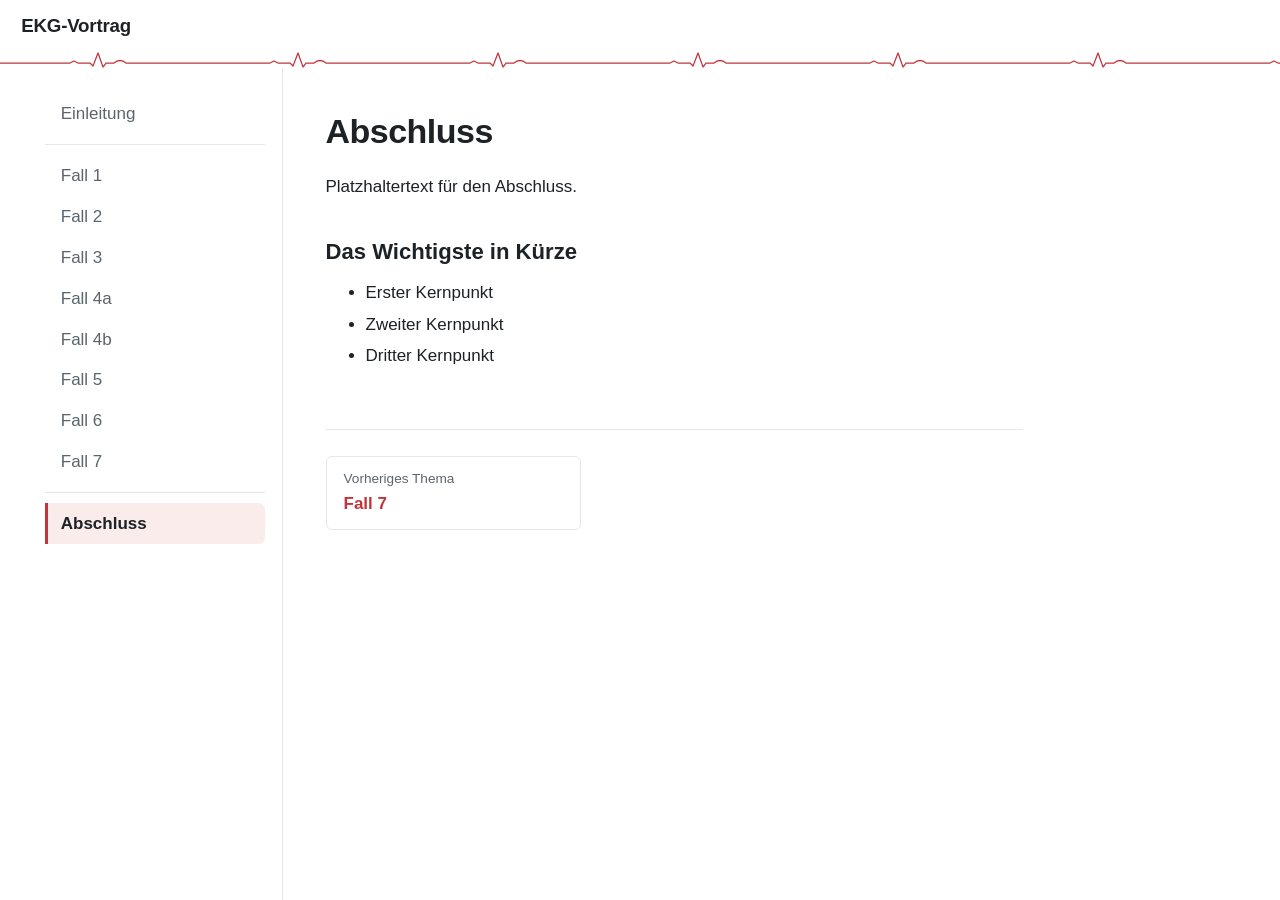
==== abschluss.html @ ad129988 "Claude template" ====
<!DOCTYPE html>
<html lang="de">
<head>
  <meta charset="utf-8">
  <meta name="viewport" content="width=device-width, initial-scale=1">
  <title>Abschluss – EKG-Vortrag</title>
  <link rel="stylesheet" href="css/style.css">
  <script src="js/navigation.js" defer></script>
  <script src="js/vollbild.js" defer></script>
</head>
<body>
  <header class="kopf">
    <button class="menu-knopf" id="menu-knopf" type="button" aria-label="Menü öffnen" aria-expanded="false" aria-controls="seitenleiste">
      <svg width="20" height="20" viewBox="0 0 20 20" aria-hidden="true"><path d="M3 5h14M3 10h14M3 15h14" stroke="currentColor" stroke-width="1.8" stroke-linecap="round"/></svg>
    </button>
    <a class="seitentitel" href="index.html">EKG-Vortrag</a>
  </header>

  <div class="rahmen">
    <nav class="seitenleiste" id="seitenleiste" aria-label="Themen"></nav>

    <main class="inhalt">
      <!-- ===== Ab hier beginnt der Inhalt dieser Seite ===== -->

      <h1>Abschluss</h1>

      <p>Platzhaltertext für den Abschluss.</p>

      <h2>Das Wichtigste in Kürze</h2>

      <ul>
        <li>Erster Kernpunkt</li>
        <li>Zweiter Kernpunkt</li>
        <li>Dritter Kernpunkt</li>
      </ul>

      <!-- ===== Ende des Inhalts ===== -->

      <nav class="blaettern" id="blaettern" aria-label="Vor und zurück"></nav>
    </main>
  </div>
</body>
</html>
---- css/style.css ----
/* ==========================================================
   Farben und Maße – hier zentral anpassen
   ========================================================== */
:root {
  --papier: #ffffff;
  --tinte: #1c2226;
  --grau: #5b656d;
  --linie: #e4e7ea;
  --rot: #c0343a;        /* das Rot vom EKG-Papier */
  --rosa: #fbecec;
  --leiste-breite: 15rem;
  --kopf-hoehe: 4rem;
  font-size: 106.25%;    /* 17 px Grundschrift */
}

*, *::before, *::after { box-sizing: border-box; }

html { -webkit-text-size-adjust: 100%; }

body {
  margin: 0;
  background: var(--papier);
  color: var(--tinte);
  font-family: -apple-system, BlinkMacSystemFont, "Segoe UI", Roboto, "Helvetica Neue", Arial, sans-serif;
  line-height: 1.6;
}

a { color: var(--rot); }

:focus-visible {
  outline: 2px solid var(--rot);
  outline-offset: 2px;
}

/* ==========================================================
   Kopfzeile mit EKG-Linie
   ========================================================== */
.kopf {
  position: sticky;
  top: 0;
  z-index: 20;
  height: var(--kopf-hoehe);
  display: flex;
  align-items: center;
  gap: 0.75rem;
  padding: 0 1.25rem 16px;
  background: var(--papier);
}

.kopf::after {
  content: "";
  position: absolute;
  left: 0;
  right: 0;
  bottom: 0;
  height: 16px;
  background: url("data:image/svg+xml,%3Csvg xmlns='http://www.w3.org/2000/svg' width='200' height='16'%3E%3Cpath d='M0 11H70l4-2 4 2h12l3 3 5-13 5 14 3-4h8q6-5 12 0h74' fill='none' stroke='%23c0343a' stroke-width='1.25' stroke-linejoin='round'/%3E%3C/svg%3E") repeat-x left center / 200px 16px;
}

.seitentitel {
  font-size: 1.1rem;
  font-weight: 650;
  letter-spacing: -0.01em;
  color: var(--tinte);
  text-decoration: none;
}

.menu-knopf {
  display: none;
  width: 2.5rem;
  height: 2.5rem;
  align-items: center;
  justify-content: center;
  padding: 0;
  border: 1px solid var(--linie);
  border-radius: 6px;
  background: var(--papier);
  color: var(--tinte);
  cursor: pointer;
}

/* ==========================================================
   Grundaufbau: Seitenleiste links, Inhalt rechts
   ========================================================== */
.rahmen {
  display: grid;
  grid-template-columns: var(--leiste-breite) minmax(0, 1fr);
  max-width: 72rem;
  margin: 0 auto;
}

.seitenleiste {
  position: sticky;
  top: var(--kopf-hoehe);
  align-self: start;
  height: calc(100vh - var(--kopf-hoehe));
  overflow-y: auto;
  padding: 1.5rem 1rem;
  border-right: 1px solid var(--linie);
  background: var(--papier);
}

.seitenleiste ul {
  list-style: none;
  margin: 0;
  padding: 0;
}

/* Einleitung und Abschluss rahmen die Fälle ein */
.seitenleiste li:first-child {
  padding-bottom: 0.6rem;
  margin-bottom: 0.6rem;
  border-bottom: 1px solid var(--linie);
}

.seitenleiste li:last-child {
  padding-top: 0.6rem;
  margin-top: 0.6rem;
  border-top: 1px solid var(--linie);
}

.seitenleiste a {
  display: block;
  padding: 0.4rem 0.75rem;
  border-left: 3px solid transparent;
  border-radius: 0 6px 6px 0;
  color: var(--grau);
  text-decoration: none;
}

.seitenleiste a:hover {
  color: var(--tinte);
  background: #f4f5f6;
}

.seitenleiste a[aria-current="page"] {
  color: var(--tinte);
  font-weight: 600;
  background: var(--rosa);
  border-left-color: var(--rot);
}

/* ==========================================================
   Inhalt
   ========================================================== */
.inhalt {
  width: 100%;
  max-width: 46rem;
  padding: 2.5rem 2.5rem 4rem;
}

.inhalt h1 {
  font-size: 2rem;
  line-height: 1.2;
  letter-spacing: -0.015em;
  margin: 0 0 1.25rem;
}

.inhalt h2 {
  font-size: 1.3rem;
  line-height: 1.3;
  margin: 2.25rem 0 0.75rem;
}

.inhalt p,
.inhalt ul,
.inhalt ol {
  margin: 0 0 1rem;
}

.inhalt li + li { margin-top: 0.25rem; }

/* EKG-Bilder */
.inhalt figure {
  margin: 1.75rem 0 2rem;
}

.inhalt img {
  display: block;
  max-width: 100%;
  height: auto;
}

img.ekg {
  width: 100%;
  border: 1px solid var(--linie);
  border-radius: 4px;
  cursor: zoom-in;
}

.inhalt figcaption {
  margin-top: 0.5rem;
  font-size: 0.9rem;
  color: var(--grau);
}

/* Vor- und Zurückblättern */
.blaettern {
  display: flex;
  gap: 1rem;
  margin-top: 3.5rem;
  padding-top: 1.5rem;
  border-top: 1px solid var(--linie);
}

.blaettern a {
  flex: 0 1 15rem;
  min-width: 0;
  padding: 0.7rem 1rem;
  border: 1px solid var(--linie);
  border-radius: 6px;
  color: var(--tinte);
  text-decoration: none;
}

.blaettern a:hover { border-color: var(--rot); }

.blaettern .weiter {
  margin-left: auto;
  text-align: right;
}

.blaettern .hinweis {
  display: block;
  font-size: 0.8rem;
  color: var(--grau);
}

.blaettern .titel {
  font-weight: 600;
  color: var(--rot);
}

/* ==========================================================
   Handy und schmale Tablets
   ========================================================== */
.schleier { display: none; }

@media (max-width: 800px) {
  .menu-knopf { display: inline-flex; }

  .rahmen { display: block; }

  .seitenleiste {
    position: fixed;
    top: var(--kopf-hoehe);
    left: 0;
    bottom: 0;
    z-index: 15;
    width: min(80vw, 18rem);
    height: auto;
    align-self: stretch;   /* sonst endet die Leiste nach dem letzten Eintrag */
    transform: translateX(-100%);
    transition: transform 0.2s ease;
  }

  body.menue-offen .seitenleiste { transform: none; }

  .schleier {
    display: block;
    position: fixed;
    inset: var(--kopf-hoehe) 0 0 0;
    z-index: 14;
    background: rgba(28, 34, 38, 0.35);
    opacity: 0;
    pointer-events: none;
    transition: opacity 0.2s ease;
  }

  body.menue-offen .schleier {
    opacity: 1;
    pointer-events: auto;
  }

  .inhalt { padding: 1.75rem 1.25rem 3rem; }

  .inhalt h1 { font-size: 1.65rem; }
}

/* ==========================================================
   Vollbildansicht für EKG-Bilder
   ========================================================== */
html.lightbox-aktiv { overflow: hidden; }

.lightbox {
  position: fixed;
  inset: 0;
  z-index: 100;
  display: none;
  background: rgba(22, 25, 28, 0.94);
}

.lightbox.offen {
  display: block;
  animation: einblenden 0.15s ease-out;
}

@keyframes einblenden {
  from { opacity: 0; }
  to { opacity: 1; }
}

.lightbox-buehne {
  position: absolute;
  inset: 0;
  overflow: hidden;
  touch-action: none;
  cursor: zoom-in;
}

.lightbox-buehne.gezoomt { cursor: grab; }
.lightbox-buehne.gezoomt.zieht { cursor: grabbing; }

.lightbox-buehne img {
  position: absolute;
  left: 0;
  top: 0;
  max-width: none;
  background: #fff;
  user-select: none;
  -webkit-user-select: none;
  -webkit-user-drag: none;
}

.lightbox-leiste {
  position: absolute;
  top: 0.75rem;
  right: 0.75rem;
  z-index: 2;
  display: flex;
  gap: 0.5rem;
}

.lightbox-leiste button {
  width: 2.75rem;
  height: 2.75rem;
  padding: 0;
  border: 1px solid rgba(255, 255, 255, 0.3);
  border-radius: 6px;
  background: rgba(22, 25, 28, 0.8);
  color: #fff;
  font: inherit;
  font-size: 1.3rem;
  line-height: 1;
  cursor: pointer;
}

.lightbox-leiste button:hover { background: rgba(60, 66, 72, 0.9); }

.lightbox-hinweis {
  position: absolute;
  left: 1rem;
  right: 1rem;
  bottom: 0.75rem;
  margin: 0;
  text-align: center;
  font-size: 0.85rem;
  color: rgba(255, 255, 255, 0.7);
  pointer-events: none;
  transition: opacity 0.2s ease;
}

/* Hinweis ausblenden, sobald gezoomt wird */
.lightbox-buehne.gezoomt ~ .lightbox-hinweis { opacity: 0; }

@media (prefers-reduced-motion: reduce) {
  .seitenleiste,
  .schleier { transition: none; }
  .lightbox.offen { animation: none; }
  .lightbox-hinweis { transition: none; }
}
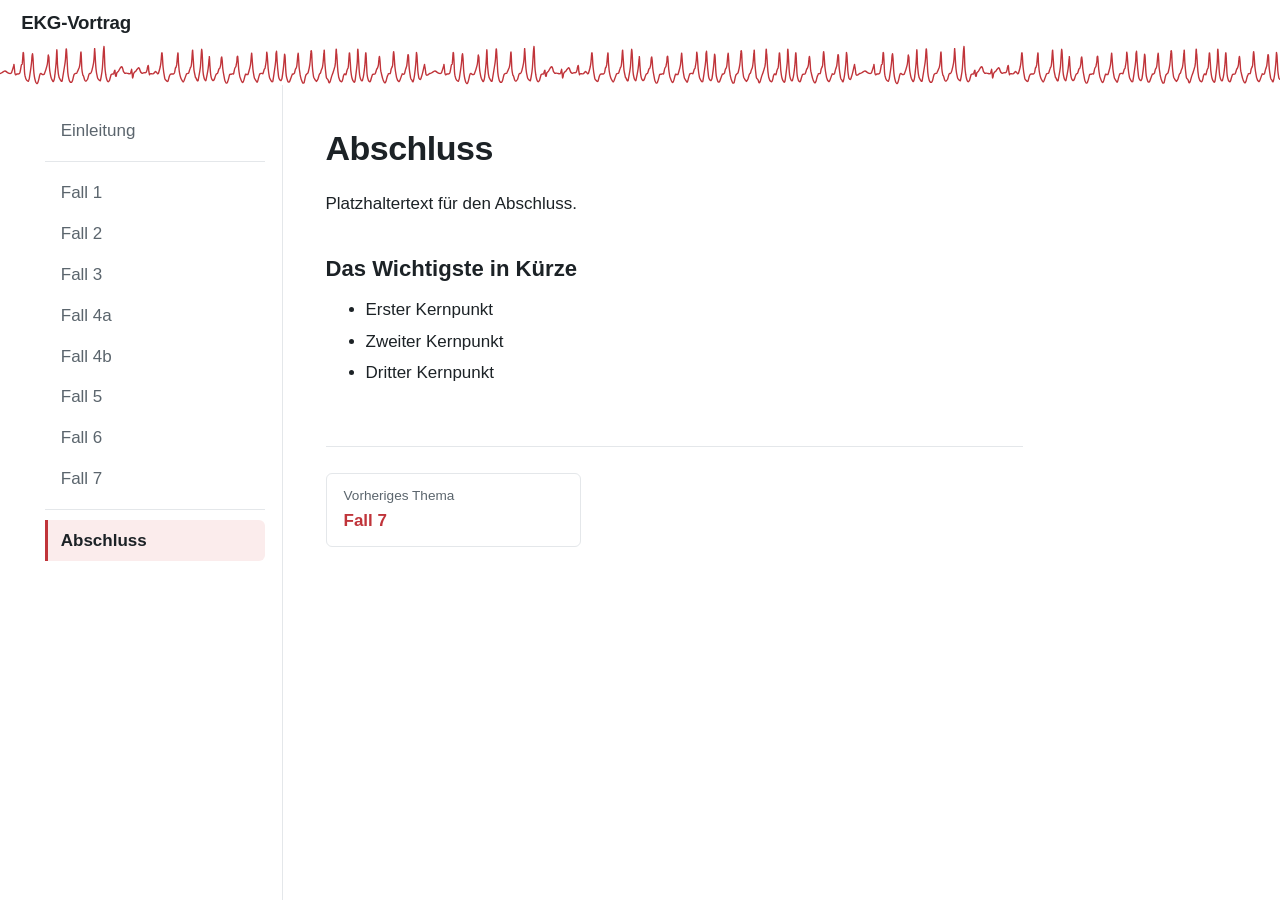
==== commit 76104b1f: "feature: Sprechblase 3" ====
--- a/abschluss.html
+++ b/abschluss.html
@@ -7,6 +7,7 @@
   <link rel="stylesheet" href="css/style.css">
   <script src="js/navigation.js" defer></script>
   <script src="js/vollbild.js" defer></script>
+  <script src="js/erklaerungen.js" defer></script>
 </head>
 <body>
   <header class="kopf">
--- a/css/style.css
+++ b/css/style.css
@@ -9,7 +9,7 @@
   --rot: #c0343a;        /* das Rot vom EKG-Papier */
   --rosa: #fbecec;
   --leiste-breite: 15rem;
-  --kopf-hoehe: 4rem;
+  --kopf-hoehe: 5rem;
   font-size: 106.25%;    /* 17 px Grundschrift */
 }
 
@@ -43,7 +43,7 @@
   display: flex;
   align-items: center;
   gap: 0.75rem;
-  padding: 0 1.25rem 16px;
+  padding: 0 1.25rem 40px;
   background: var(--papier);
 }
 
@@ -53,8 +53,9 @@
   left: 0;
   right: 0;
   bottom: 0;
-  height: 16px;
-  background: url("data:image/svg+xml,%3Csvg xmlns='http://www.w3.org/2000/svg' width='200' height='16'%3E%3Cpath d='M0 11H70l4-2 4 2h12l3 3 5-13 5 14 3-4h8q6-5 12 0h74' fill='none' stroke='%23c0343a' stroke-width='1.25' stroke-linejoin='round'/%3E%3C/svg%3E") repeat-x left center / 200px 16px;
+  height: 40px;
+  /* Vorhofflimmern bei WPW, Ableitung I, nachgezeichnet in Originalproportionen */
+  background: url("../bilder/kopf-ekg.svg") repeat-x left center / 430px 40px;
 }
 
 .seitentitel {
@@ -369,3 +370,81 @@
   .lightbox.offen { animation: none; }
   .lightbox-hinweis { transition: none; }
 }
+
+/* ==========================================================
+   Sprechblasen für Begriffe (js/erklaerungen.js)
+   ========================================================== */
+.begriff {
+  cursor: help;
+  border-radius: 3px;
+  text-decoration: underline dotted var(--rot);
+  text-decoration-thickness: 1.5px;
+  text-underline-offset: 3px;
+}
+
+.begriff:hover,
+.begriff[aria-expanded="true"] { background: var(--rosa); }
+
+.begriff .info,
+.notiz .info { display: none; }
+
+/* Sprechblasen-Symbol */
+.notiz {
+  display: inline-block;
+  width: 1.15em;
+  height: 1.05em;
+  margin-left: 0.1em;
+  vertical-align: -0.12em;
+  color: #9aa5ae;
+  cursor: pointer;
+  border-radius: 3px;
+}
+
+.notiz-symbol {
+  display: block;
+  width: 100%;
+  height: 100%;
+  fill: none;
+  stroke: currentColor;
+  stroke-width: 2;
+  stroke-linejoin: round;
+}
+
+.notiz:hover,
+.notiz[aria-expanded="true"] { color: var(--rot); }
+
+.sprechblase {
+  position: absolute;
+  z-index: 30;
+  max-width: min(21rem, calc(100vw - 16px));
+  padding: 0.7rem 0.9rem;
+  background: #fff;
+  border: 1px solid var(--linie);
+  border-radius: 8px;
+  box-shadow: 0 6px 24px rgba(28, 34, 38, 0.12), 0 1px 3px rgba(28, 34, 38, 0.08);
+  font-size: 0.9rem;
+  line-height: 1.5;
+  color: var(--tinte);
+}
+
+.sprechblase[hidden] { display: none; }
+
+.sprechblase-pfeil {
+  position: absolute;
+  top: -6px;
+  width: 10px;
+  height: 10px;
+  margin-left: -5px;
+  background: #fff;
+  border-left: 1px solid var(--linie);
+  border-top: 1px solid var(--linie);
+  transform: rotate(45deg);
+}
+
+.sprechblase.oben .sprechblase-pfeil {
+  top: auto;
+  bottom: -6px;
+  border: 0;
+  border-right: 1px solid var(--linie);
+  border-bottom: 1px solid var(--linie);
+}
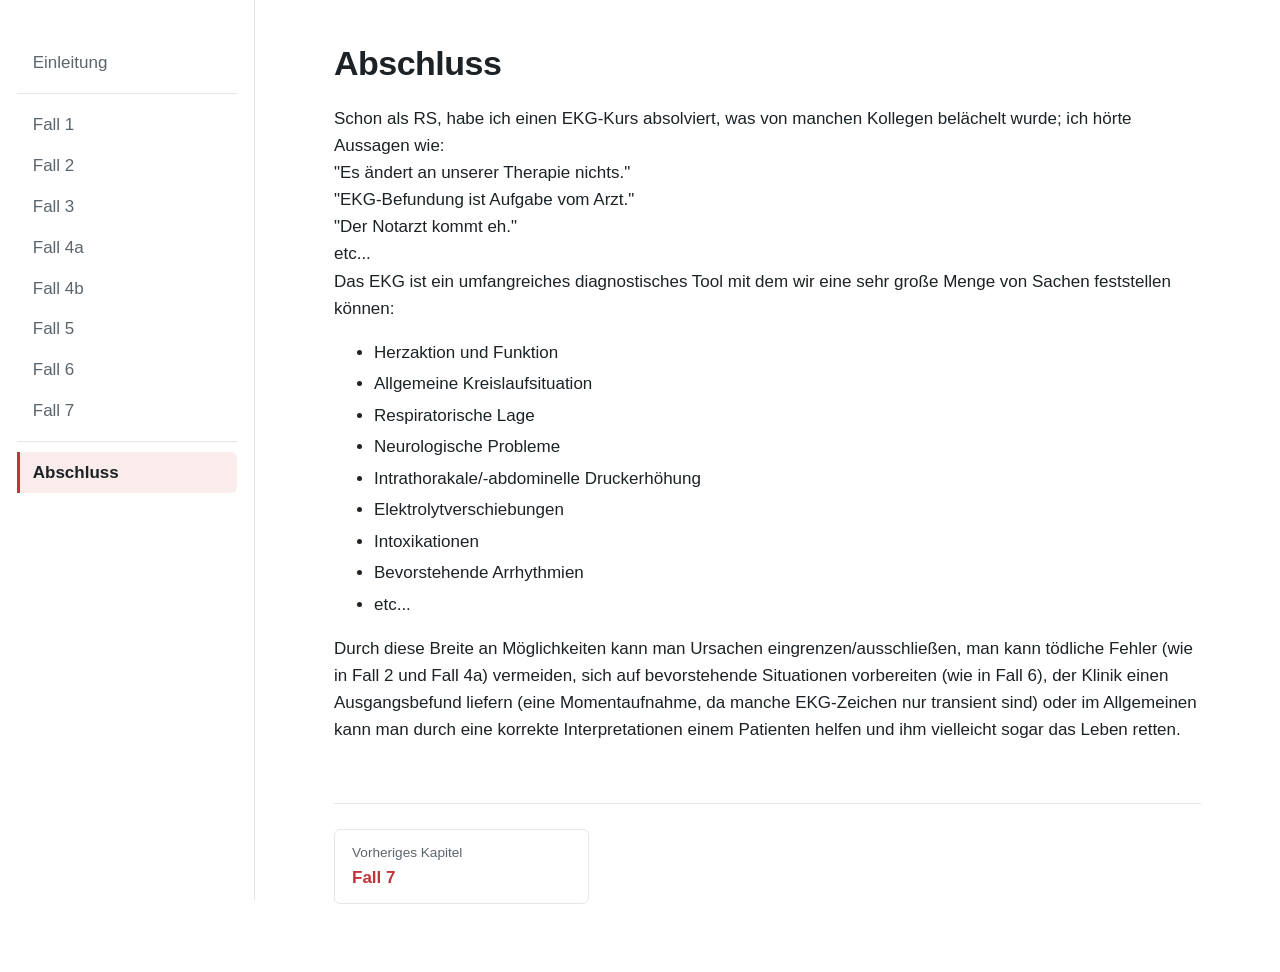
==== commit b8d6f2ea: "refactor Abschluss" ====
--- a/abschluss.html
+++ b/abschluss.html
@@ -21,21 +21,34 @@
     <nav class="seitenleiste" id="seitenleiste" aria-label="Themen"></nav>
 
     <main class="inhalt">
-      <!-- ===== Ab hier beginnt der Inhalt dieser Seite ===== -->
+      <!-- ===== Anfang Inhalt ===== -->
 
       <h1>Abschluss</h1>
 
-      <p>Platzhaltertext für den Abschluss.</p>
+      <p>Schon als RS, habe ich einen EKG-Kurs absolviert, was von manchen Kollegen belächelt wurde; ich hörte Aussagen wie:<br>
+         "Es ändert an unserer Therapie nichts."<br>
+         "EKG-Befundung ist Aufgabe vom Arzt."<br>
+         "Der Notarzt kommt eh."<br>
+         etc...<br>
+         Das EKG ist ein umfangreiches diagnostisches Tool mit dem wir eine sehr große Menge von Sachen feststellen können:<br>
+         <ul>
+            <li>Herzaktion und Funktion</li>
+            <li>Allgemeine Kreislaufsituation</li>
+            <li>Respiratorische Lage</li>
+            <li>Neurologische Probleme</li>
+            <li>Intrathorakale/-abdominelle Druckerhöhung</li>
+            <li>Elektrolytverschiebungen</li>
+            <li>Intoxikationen</li>
+            <li>Bevorstehende Arrhythmien</li>
+            <li>etc...</li>
+          </ul>
+         Durch diese Breite an Möglichkeiten kann man Ursachen eingrenzen/ausschließen, man kann tödliche Fehler
+         (wie in Fall 2 und Fall 4a) vermeiden, sich auf bevorstehende Situationen vorbereiten (wie in Fall 6), der Klinik einen
+         Ausgangsbefund liefern (eine Momentaufnahme, da manche EKG-Zeichen nur transient sind) oder im Allgemeinen kann man
+         durch eine korrekte Interpretationen einem Patienten helfen und ihm vielleicht sogar das Leben retten.
+        </p>
 
-      <h2>Das Wichtigste in Kürze</h2>
-
-      <ul>
-        <li>Erster Kernpunkt</li>
-        <li>Zweiter Kernpunkt</li>
-        <li>Dritter Kernpunkt</li>
-      </ul>
-
-      <!-- ===== Ende des Inhalts ===== -->
+      <!-- ===== Ende Inhalt ===== -->
 
       <nav class="blaettern" id="blaettern" aria-label="Vor und zurück"></nav>
     </main>
--- a/css/style.css
+++ b/css/style.css
@@ -86,7 +86,7 @@
 .rahmen {
   display: grid;
   grid-template-columns: var(--leiste-breite) minmax(0, 1fr);
-  max-width: 72rem;
+  max-width: 82rem;
   margin: 0 auto;
 }
 
@@ -146,7 +146,8 @@
    ========================================================== */
 .inhalt {
   width: 100%;
-  max-width: 46rem;
+  max-width: 56rem;          /* Breite der Textfläche – größer = mehr Wörter pro Zeile */
+  justify-self: center;      /* mittig in der rechten Spalte */
   padding: 2.5rem 2.5rem 4rem;
 }
 
@@ -236,6 +237,8 @@
    Handy und schmale Tablets
    ========================================================== */
 .schleier { display: none; }
+
+.leiste-titel { display: none; }
 
 @media (max-width: 800px) {
   .menu-knopf { display: inline-flex; }
@@ -448,3 +451,52 @@
   border-right: 1px solid var(--linie);
   border-bottom: 1px solid var(--linie);
 }
+
+/* ==========================================================
+   Variante OHNE Kopfzeile
+   Um die Kopfzeile mit Titel und EKG-Streifen zurückzuholen,
+   einfach diesen ganzen Block bis zum Dateiende löschen.
+   ========================================================== */
+:root { --kopf-hoehe: 0px; }
+
+.kopf { display: none; }
+
+.seitenleiste a.leiste-titel {
+  display: none;
+  margin: 0 0 1.25rem;
+  padding: 0 0.75rem;
+  border: 0;
+  font-size: 1.1rem;
+  font-weight: 650;
+  letter-spacing: -0.01em;
+  color: var(--tinte);
+  background: none;
+}
+
+.seitenleiste { padding-top: 2.5rem; }
+
+@media (max-width: 800px) {
+  /* Auf dem Handy bleibt nur der Menüknopf, schwebend oben links */
+  .kopf {
+    display: block;
+    position: fixed;
+    top: 0.75rem;
+    left: 0.75rem;
+    height: auto;
+    padding: 0;
+    background: none;
+    z-index: 20;
+  }
+
+  .kopf::after,
+  .kopf .seitentitel { display: none; }
+
+  .menu-knopf {
+    background: rgba(255, 255, 255, 0.92);
+    box-shadow: 0 2px 8px rgba(28, 34, 38, 0.12);
+  }
+
+  .seitenleiste { padding-top: 4.25rem; }
+
+  .inhalt { padding-top: 4.5rem; }
+}
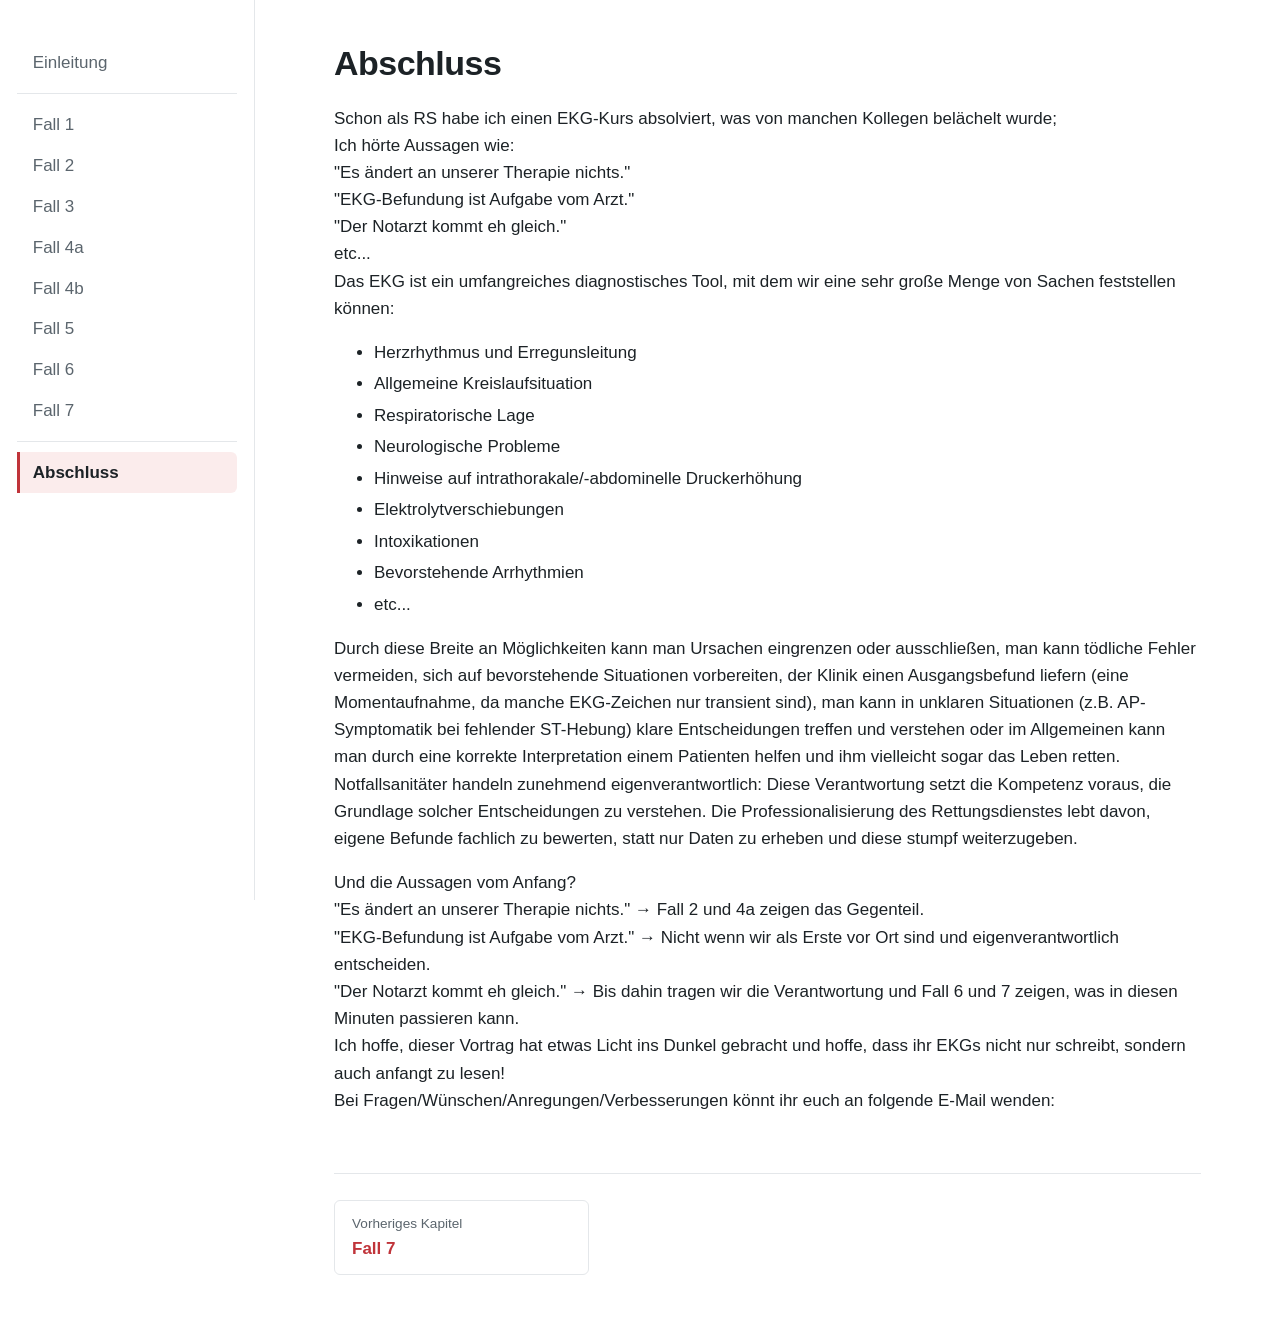
==== commit ca71f9a9: "refactor Abschluss" ====
--- a/abschluss.html
+++ b/abschluss.html
@@ -25,28 +25,42 @@
 
       <h1>Abschluss</h1>
 
-      <p>Schon als RS, habe ich einen EKG-Kurs absolviert, was von manchen Kollegen belächelt wurde; ich hörte Aussagen wie:<br>
+      <p>Schon als RS habe ich einen EKG-Kurs absolviert, was von manchen Kollegen belächelt wurde;<br>
+         Ich hörte Aussagen wie:<br>
          "Es ändert an unserer Therapie nichts."<br>
          "EKG-Befundung ist Aufgabe vom Arzt."<br>
-         "Der Notarzt kommt eh."<br>
+         "Der Notarzt kommt eh gleich."<br>
          etc...<br>
-         Das EKG ist ein umfangreiches diagnostisches Tool mit dem wir eine sehr große Menge von Sachen feststellen können:<br>
+         Das EKG ist ein umfangreiches diagnostisches Tool, mit dem wir eine sehr große Menge von Sachen feststellen können:<br>
          <ul>
-            <li>Herzaktion und Funktion</li>
+            <li>Herzrhythmus und Erregunsleitung</li>
             <li>Allgemeine Kreislaufsituation</li>
             <li>Respiratorische Lage</li>
             <li>Neurologische Probleme</li>
-            <li>Intrathorakale/-abdominelle Druckerhöhung</li>
+            <li>Hinweise auf intrathorakale/-abdominelle Druckerhöhung</li>
             <li>Elektrolytverschiebungen</li>
             <li>Intoxikationen</li>
             <li>Bevorstehende Arrhythmien</li>
             <li>etc...</li>
           </ul>
-         Durch diese Breite an Möglichkeiten kann man Ursachen eingrenzen/ausschließen, man kann tödliche Fehler
-         (wie in Fall 2 und Fall 4a) vermeiden, sich auf bevorstehende Situationen vorbereiten (wie in Fall 6), der Klinik einen
-         Ausgangsbefund liefern (eine Momentaufnahme, da manche EKG-Zeichen nur transient sind) oder im Allgemeinen kann man
-         durch eine korrekte Interpretationen einem Patienten helfen und ihm vielleicht sogar das Leben retten.
-        </p>
+         Durch diese Breite an Möglichkeiten kann man Ursachen eingrenzen oder ausschließen, man kann tödliche Fehler
+         vermeiden, sich auf bevorstehende Situationen vorbereiten, der Klinik einen
+         Ausgangsbefund liefern (eine Momentaufnahme, da manche EKG-Zeichen nur transient sind), man kann in unklaren Situationen
+         (z.B. AP-Symptomatik bei fehlender ST-Hebung) klare Entscheidungen treffen und verstehen oder im Allgemeinen kann man
+         durch eine korrekte Interpretation einem Patienten helfen und ihm vielleicht sogar das Leben retten.<br>
+         Notfallsanitäter handeln zunehmend eigenverantwortlich: Diese Verantwortung setzt die Kompetenz voraus, die Grundlage
+         solcher Entscheidungen zu verstehen. Die Professionalisierung des Rettungsdienstes lebt davon, eigene Befunde fachlich 
+         zu bewerten, statt nur Daten zu erheben und diese stumpf weiterzugeben.</p>
+
+         <p>Und die Aussagen vom Anfang?<br>
+         "Es ändert an unserer Therapie nichts." &rarr; Fall 2 und 4a zeigen das Gegenteil.<br>
+         "EKG-Befundung ist Aufgabe vom Arzt." &rarr; Nicht wenn wir als Erste vor Ort sind und eigenverantwortlich
+         entscheiden.<br>
+         "Der Notarzt kommt eh gleich." &rarr; Bis dahin tragen wir die Verantwortung und Fall 6 und 7 zeigen, was in diesen
+         Minuten passieren kann.<br>
+         Ich hoffe, dieser Vortrag hat etwas Licht ins Dunkel gebracht und hoffe, dass ihr EKGs nicht nur schreibt, sondern auch
+         anfangt zu lesen!<br>
+         Bei Fragen/Wünschen/Anregungen/Verbesserungen könnt ihr euch an folgende E-Mail wenden:</p>
 
       <!-- ===== Ende Inhalt ===== -->
 
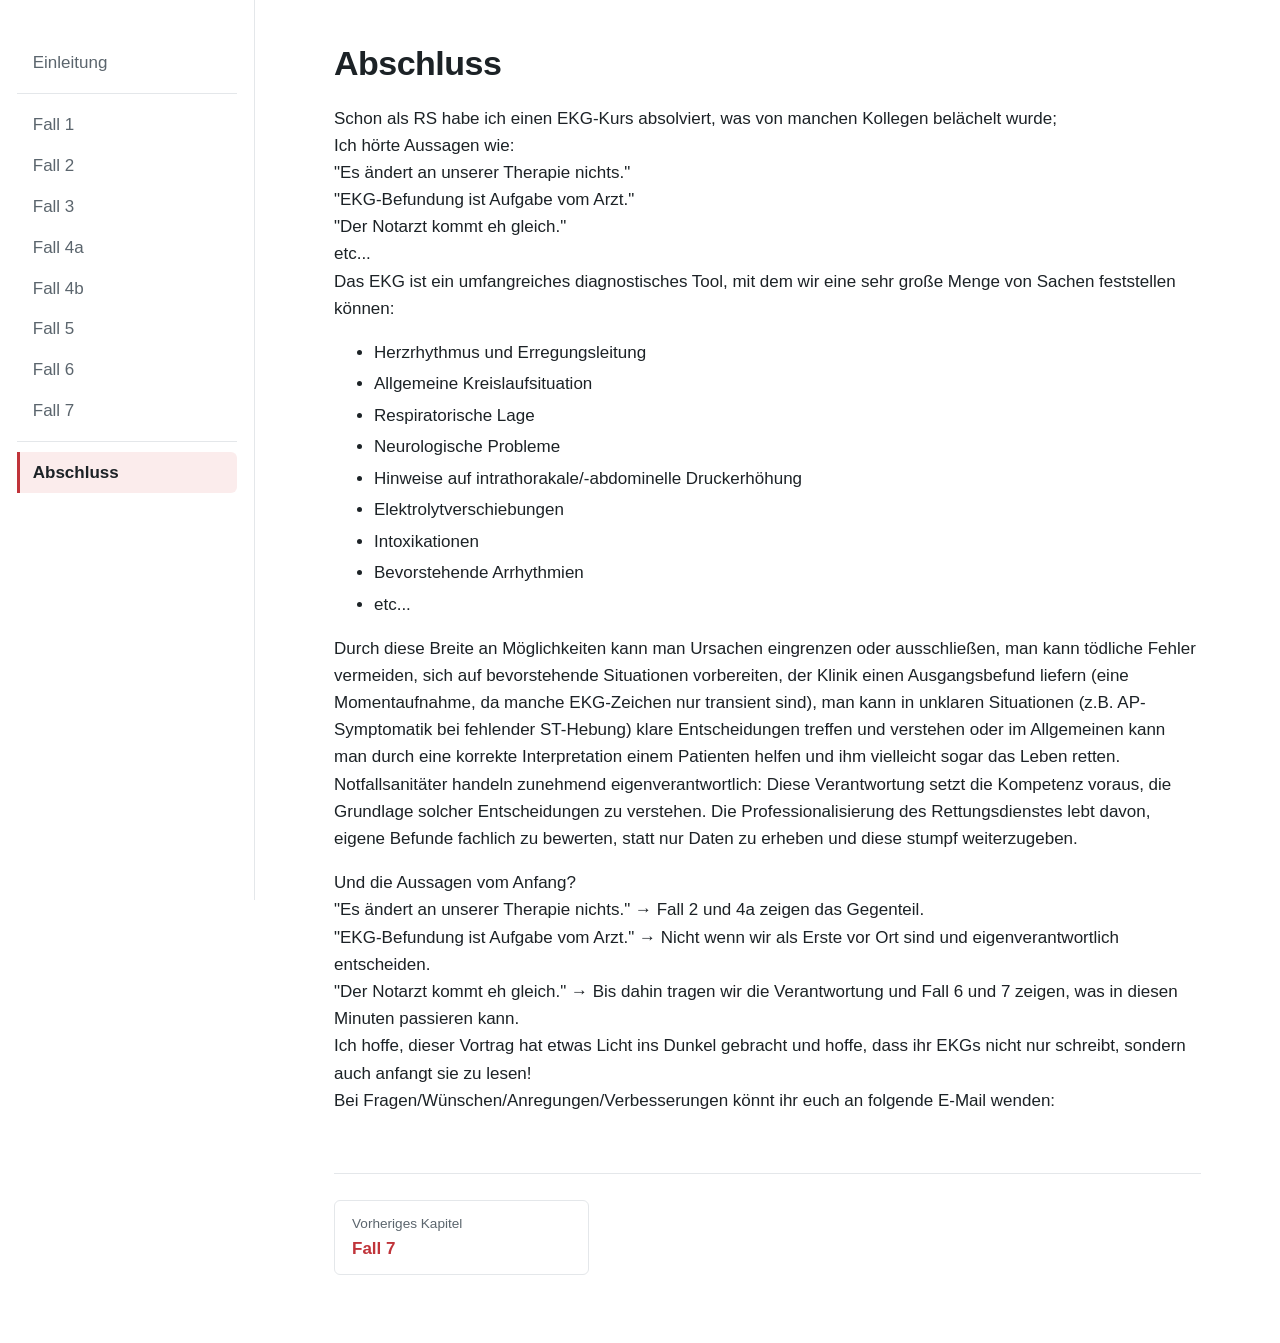
==== commit ac12a577: "refactor Index, Fall 1, Fall 2" ====
--- a/abschluss.html
+++ b/abschluss.html
@@ -33,7 +33,7 @@
          etc...<br>
          Das EKG ist ein umfangreiches diagnostisches Tool, mit dem wir eine sehr große Menge von Sachen feststellen können:<br>
          <ul>
-            <li>Herzrhythmus und Erregunsleitung</li>
+            <li>Herzrhythmus und Erregungsleitung</li>
             <li>Allgemeine Kreislaufsituation</li>
             <li>Respiratorische Lage</li>
             <li>Neurologische Probleme</li>
@@ -59,7 +59,7 @@
          "Der Notarzt kommt eh gleich." &rarr; Bis dahin tragen wir die Verantwortung und Fall 6 und 7 zeigen, was in diesen
          Minuten passieren kann.<br>
          Ich hoffe, dieser Vortrag hat etwas Licht ins Dunkel gebracht und hoffe, dass ihr EKGs nicht nur schreibt, sondern auch
-         anfangt zu lesen!<br>
+         anfangt sie zu lesen!<br>
          Bei Fragen/Wünschen/Anregungen/Verbesserungen könnt ihr euch an folgende E-Mail wenden:</p>
 
       <!-- ===== Ende Inhalt ===== -->
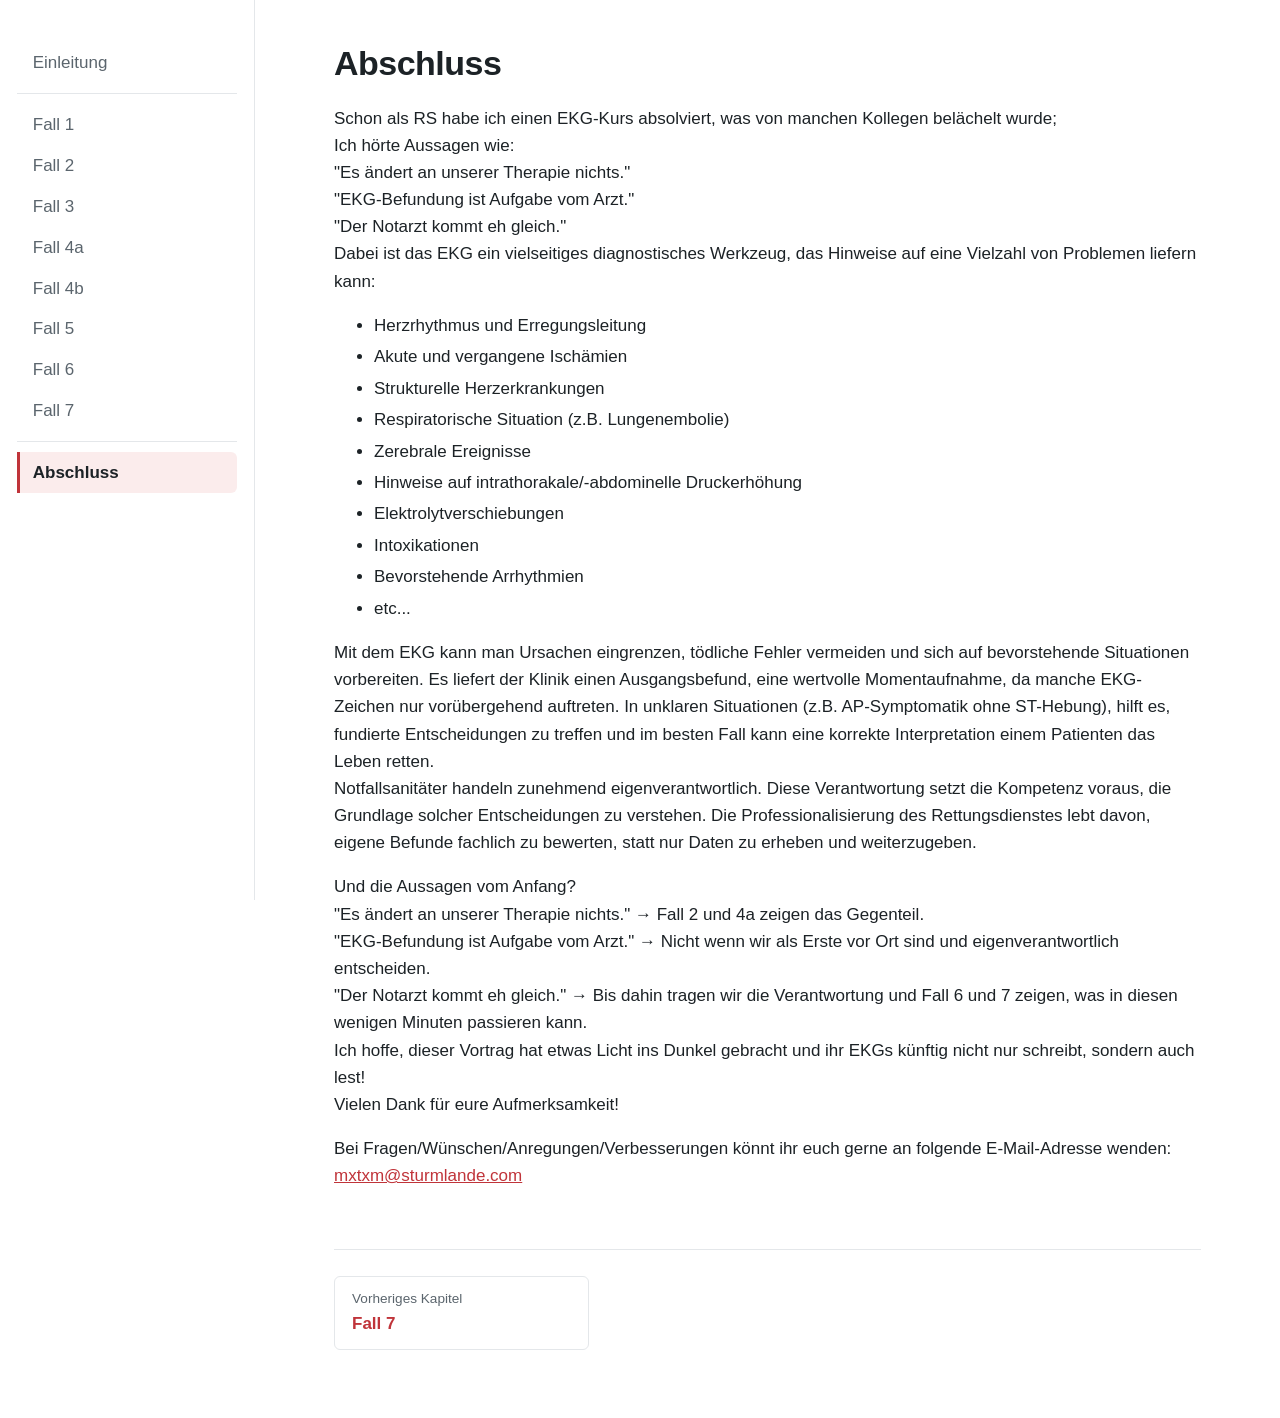
==== commit 37cd8eb2: "refactor Fall 7, Abschluss" ====
--- a/abschluss.html
+++ b/abschluss.html
@@ -30,37 +30,33 @@
          "Es ändert an unserer Therapie nichts."<br>
          "EKG-Befundung ist Aufgabe vom Arzt."<br>
          "Der Notarzt kommt eh gleich."<br>
-         etc...<br>
-         Das EKG ist ein umfangreiches diagnostisches Tool, mit dem wir eine sehr große Menge von Sachen feststellen können:<br>
+         Dabei ist das EKG ein vielseitiges diagnostisches Werkzeug, das Hinweise auf eine Vielzahl von Problemen liefern kann:</p>
          <ul>
             <li>Herzrhythmus und Erregungsleitung</li>
-            <li>Allgemeine Kreislaufsituation</li>
-            <li>Respiratorische Lage</li>
-            <li>Neurologische Probleme</li>
+            <li>Akute und vergangene Ischämien</li>
+            <li>Strukturelle Herzerkrankungen</li>
+            <li>Respiratorische Situation (z.B. Lungenembolie)</li>
+            <li>Zerebrale Ereignisse</li>
             <li>Hinweise auf intrathorakale/-abdominelle Druckerhöhung</li>
             <li>Elektrolytverschiebungen</li>
             <li>Intoxikationen</li>
             <li>Bevorstehende Arrhythmien</li>
             <li>etc...</li>
           </ul>
-         Durch diese Breite an Möglichkeiten kann man Ursachen eingrenzen oder ausschließen, man kann tödliche Fehler
-         vermeiden, sich auf bevorstehende Situationen vorbereiten, der Klinik einen
-         Ausgangsbefund liefern (eine Momentaufnahme, da manche EKG-Zeichen nur transient sind), man kann in unklaren Situationen
-         (z.B. AP-Symptomatik bei fehlender ST-Hebung) klare Entscheidungen treffen und verstehen oder im Allgemeinen kann man
-         durch eine korrekte Interpretation einem Patienten helfen und ihm vielleicht sogar das Leben retten.<br>
-         Notfallsanitäter handeln zunehmend eigenverantwortlich: Diese Verantwortung setzt die Kompetenz voraus, die Grundlage
-         solcher Entscheidungen zu verstehen. Die Professionalisierung des Rettungsdienstes lebt davon, eigene Befunde fachlich 
-         zu bewerten, statt nur Daten zu erheben und diese stumpf weiterzugeben.</p>
+         <p>Mit dem EKG kann man Ursachen eingrenzen, tödliche Fehler vermeiden und sich auf bevorstehende Situationen vorbereiten. Es liefert der Klinik einen Ausgangsbefund, eine wertvolle
+            Momentaufnahme, da manche EKG-Zeichen nur vorübergehend auftreten. In unklaren Situationen (z.B. AP-Symptomatik ohne ST-Hebung), hilft es, fundierte Entscheidungen zu treffen und im besten
+            Fall kann eine korrekte Interpretation einem Patienten das Leben retten.<br>
+            Notfallsanitäter handeln zunehmend eigenverantwortlich. Diese Verantwortung setzt die Kompetenz voraus, die Grundlage solcher Entscheidungen zu verstehen. Die Professionalisierung des 
+            Rettungsdienstes lebt davon, eigene Befunde fachlich zu bewerten, statt nur Daten zu erheben und weiterzugeben.</p>
 
          <p>Und die Aussagen vom Anfang?<br>
          "Es ändert an unserer Therapie nichts." &rarr; Fall 2 und 4a zeigen das Gegenteil.<br>
-         "EKG-Befundung ist Aufgabe vom Arzt." &rarr; Nicht wenn wir als Erste vor Ort sind und eigenverantwortlich
-         entscheiden.<br>
-         "Der Notarzt kommt eh gleich." &rarr; Bis dahin tragen wir die Verantwortung und Fall 6 und 7 zeigen, was in diesen
-         Minuten passieren kann.<br>
-         Ich hoffe, dieser Vortrag hat etwas Licht ins Dunkel gebracht und hoffe, dass ihr EKGs nicht nur schreibt, sondern auch
-         anfangt sie zu lesen!<br>
-         Bei Fragen/Wünschen/Anregungen/Verbesserungen könnt ihr euch an folgende E-Mail wenden:</p>
+         "EKG-Befundung ist Aufgabe vom Arzt." &rarr; Nicht wenn wir als Erste vor Ort sind und eigenverantwortlich entscheiden.<br>
+         "Der Notarzt kommt eh gleich." &rarr; Bis dahin tragen wir die Verantwortung und Fall 6 und 7 zeigen, was in diesen wenigen Minuten passieren kann.<br>
+         Ich hoffe, dieser Vortrag hat etwas Licht ins Dunkel gebracht und ihr EKGs künftig nicht nur schreibt, sondern auch lest!<br>
+         Vielen Dank für eure Aufmerksamkeit!<br></p> 
+         
+        <p>Bei Fragen/Wünschen/Anregungen/Verbesserungen könnt ihr euch gerne an folgende E-Mail-Adresse wenden: <a href="mailto:mxtxm@sturmlande.com">mxtxm@sturmlande.com</a></p>
 
       <!-- ===== Ende Inhalt ===== -->
 
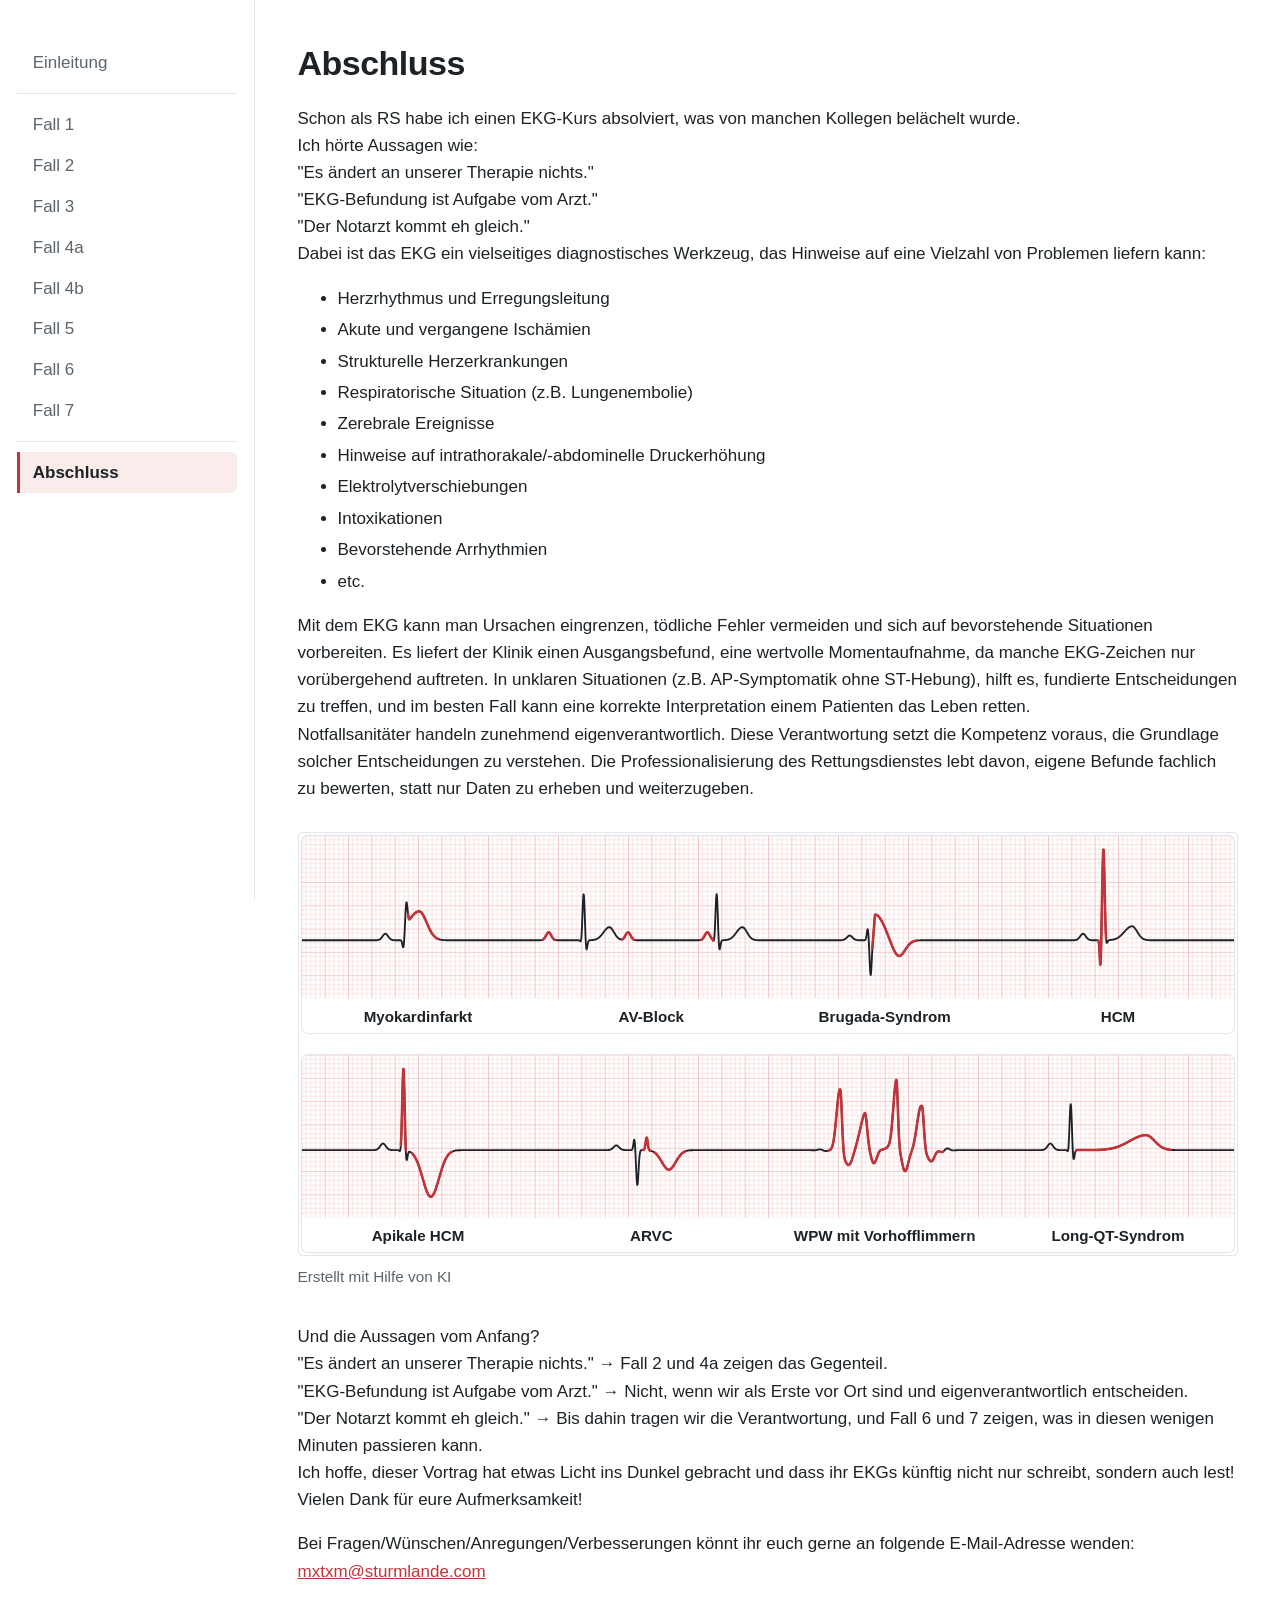
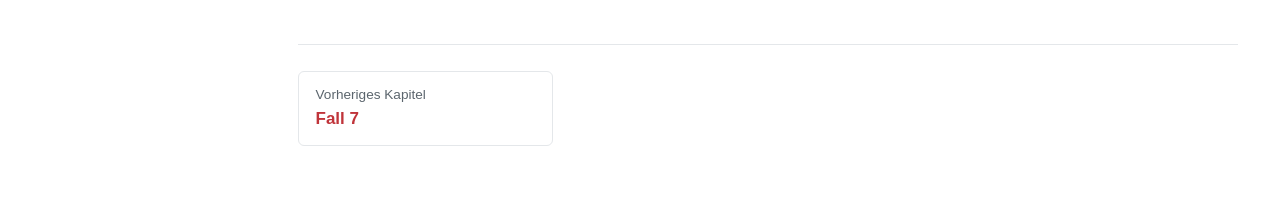
==== commit 00cb530b: "refactor Abschluss" ====
--- a/abschluss.html
+++ b/abschluss.html
@@ -25,7 +25,7 @@
 
       <h1>Abschluss</h1>
 
-      <p>Schon als RS habe ich einen EKG-Kurs absolviert, was von manchen Kollegen belächelt wurde;<br>
+      <p>Schon als RS habe ich einen EKG-Kurs absolviert, was von manchen Kollegen belächelt wurde.<br>
          Ich hörte Aussagen wie:<br>
          "Es ändert an unserer Therapie nichts."<br>
          "EKG-Befundung ist Aufgabe vom Arzt."<br>
@@ -41,19 +41,24 @@
             <li>Elektrolytverschiebungen</li>
             <li>Intoxikationen</li>
             <li>Bevorstehende Arrhythmien</li>
-            <li>etc...</li>
+            <li>etc.</li>
           </ul>
          <p>Mit dem EKG kann man Ursachen eingrenzen, tödliche Fehler vermeiden und sich auf bevorstehende Situationen vorbereiten. Es liefert der Klinik einen Ausgangsbefund, eine wertvolle
-            Momentaufnahme, da manche EKG-Zeichen nur vorübergehend auftreten. In unklaren Situationen (z.B. AP-Symptomatik ohne ST-Hebung), hilft es, fundierte Entscheidungen zu treffen und im besten
+            Momentaufnahme, da manche EKG-Zeichen nur vorübergehend auftreten. In unklaren Situationen (z.B. AP-Symptomatik ohne ST-Hebung), hilft es, fundierte Entscheidungen zu treffen, und im besten
             Fall kann eine korrekte Interpretation einem Patienten das Leben retten.<br>
             Notfallsanitäter handeln zunehmend eigenverantwortlich. Diese Verantwortung setzt die Kompetenz voraus, die Grundlage solcher Entscheidungen zu verstehen. Die Professionalisierung des 
             Rettungsdienstes lebt davon, eigene Befunde fachlich zu bewerten, statt nur Daten zu erheben und weiterzugeben.</p>
 
+        <figure>
+          <img class="ekg" src="bilder/abschluss.svg" loading="lazy">
+          <figcaption>Erstellt mit Hilfe von KI</figcaption>
+        </figure>
+
          <p>Und die Aussagen vom Anfang?<br>
          "Es ändert an unserer Therapie nichts." &rarr; Fall 2 und 4a zeigen das Gegenteil.<br>
-         "EKG-Befundung ist Aufgabe vom Arzt." &rarr; Nicht wenn wir als Erste vor Ort sind und eigenverantwortlich entscheiden.<br>
-         "Der Notarzt kommt eh gleich." &rarr; Bis dahin tragen wir die Verantwortung und Fall 6 und 7 zeigen, was in diesen wenigen Minuten passieren kann.<br>
-         Ich hoffe, dieser Vortrag hat etwas Licht ins Dunkel gebracht und ihr EKGs künftig nicht nur schreibt, sondern auch lest!<br>
+         "EKG-Befundung ist Aufgabe vom Arzt." &rarr; Nicht, wenn wir als Erste vor Ort sind und eigenverantwortlich entscheiden.<br>
+         "Der Notarzt kommt eh gleich." &rarr; Bis dahin tragen wir die Verantwortung, und Fall 6 und 7 zeigen, was in diesen wenigen Minuten passieren kann.<br>
+         Ich hoffe, dieser Vortrag hat etwas Licht ins Dunkel gebracht und dass ihr EKGs künftig nicht nur schreibt, sondern auch lest!<br>
          Vielen Dank für eure Aufmerksamkeit!<br></p> 
          
         <p>Bei Fragen/Wünschen/Anregungen/Verbesserungen könnt ihr euch gerne an folgende E-Mail-Adresse wenden: <a href="mailto:mxtxm@sturmlande.com">mxtxm@sturmlande.com</a></p>
--- a/css/style.css
+++ b/css/style.css
@@ -86,7 +86,7 @@
 .rahmen {
   display: grid;
   grid-template-columns: var(--leiste-breite) minmax(0, 1fr);
-  max-width: 82rem;
+  max-width: 88rem;
   margin: 0 auto;
 }
 
@@ -146,7 +146,7 @@
    ========================================================== */
 .inhalt {
   width: 100%;
-  max-width: 56rem;          /* Breite der Textfläche – größer = mehr Wörter pro Zeile */
+  max-width: 62rem;          /* Breite der Textfläche – größer = mehr Wörter pro Zeile */
   justify-self: center;      /* mittig in der rechten Spalte */
   padding: 2.5rem 2.5rem 4rem;
 }
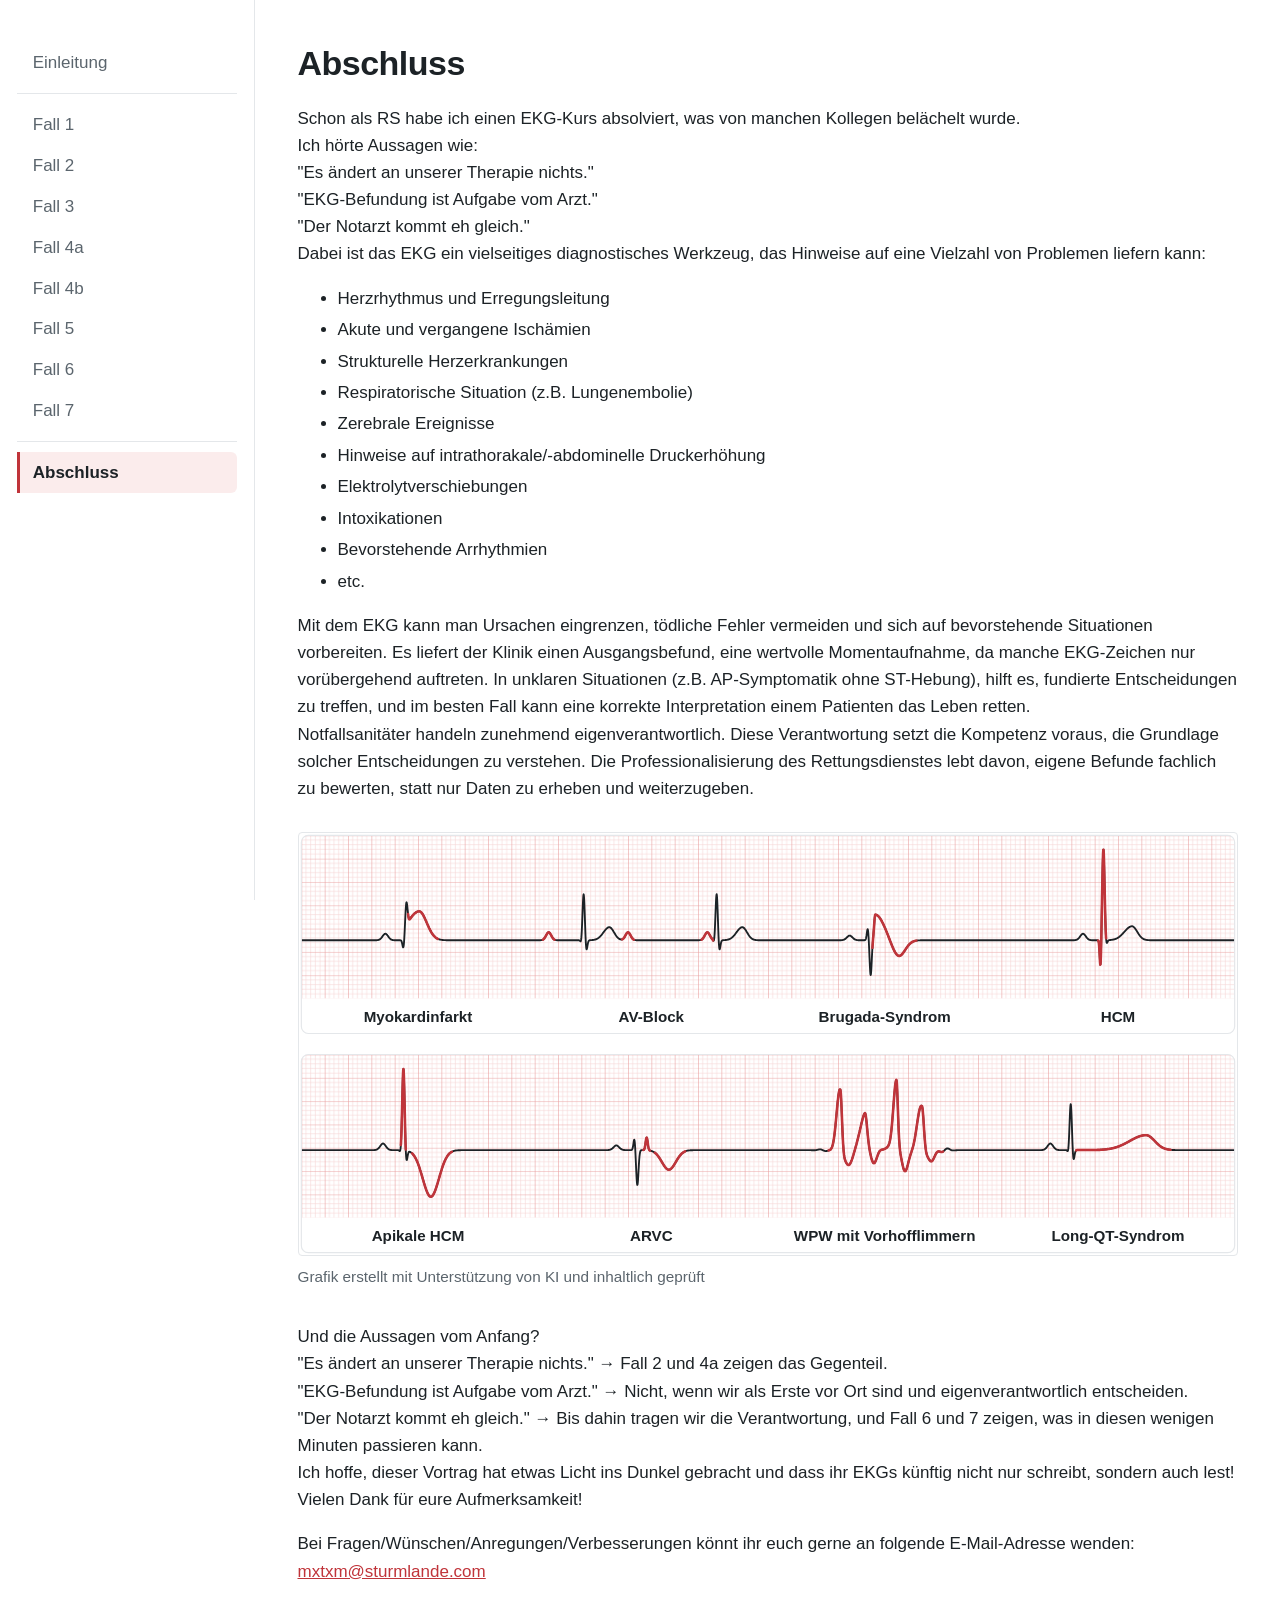
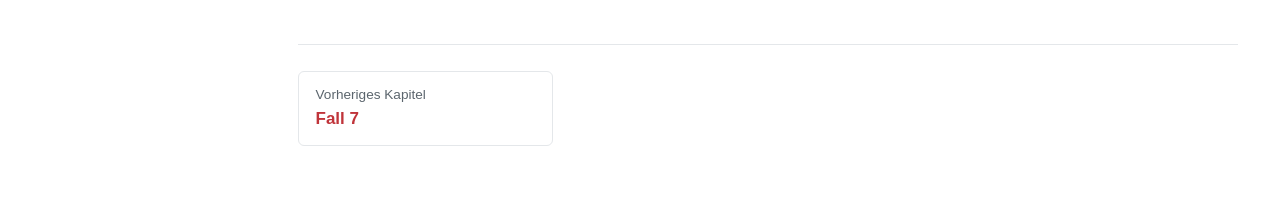
==== commit 02cad9ff: "refactor Abschluss" ====
--- a/abschluss.html
+++ b/abschluss.html
@@ -51,7 +51,7 @@
 
         <figure>
           <img class="ekg" src="bilder/abschluss.svg" loading="lazy">
-          <figcaption>Erstellt mit Hilfe von KI</figcaption>
+          <figcaption>Grafik erstellt mit Unterstützung von KI und inhaltlich geprüft</figcaption>
         </figure>
 
          <p>Und die Aussagen vom Anfang?<br>
